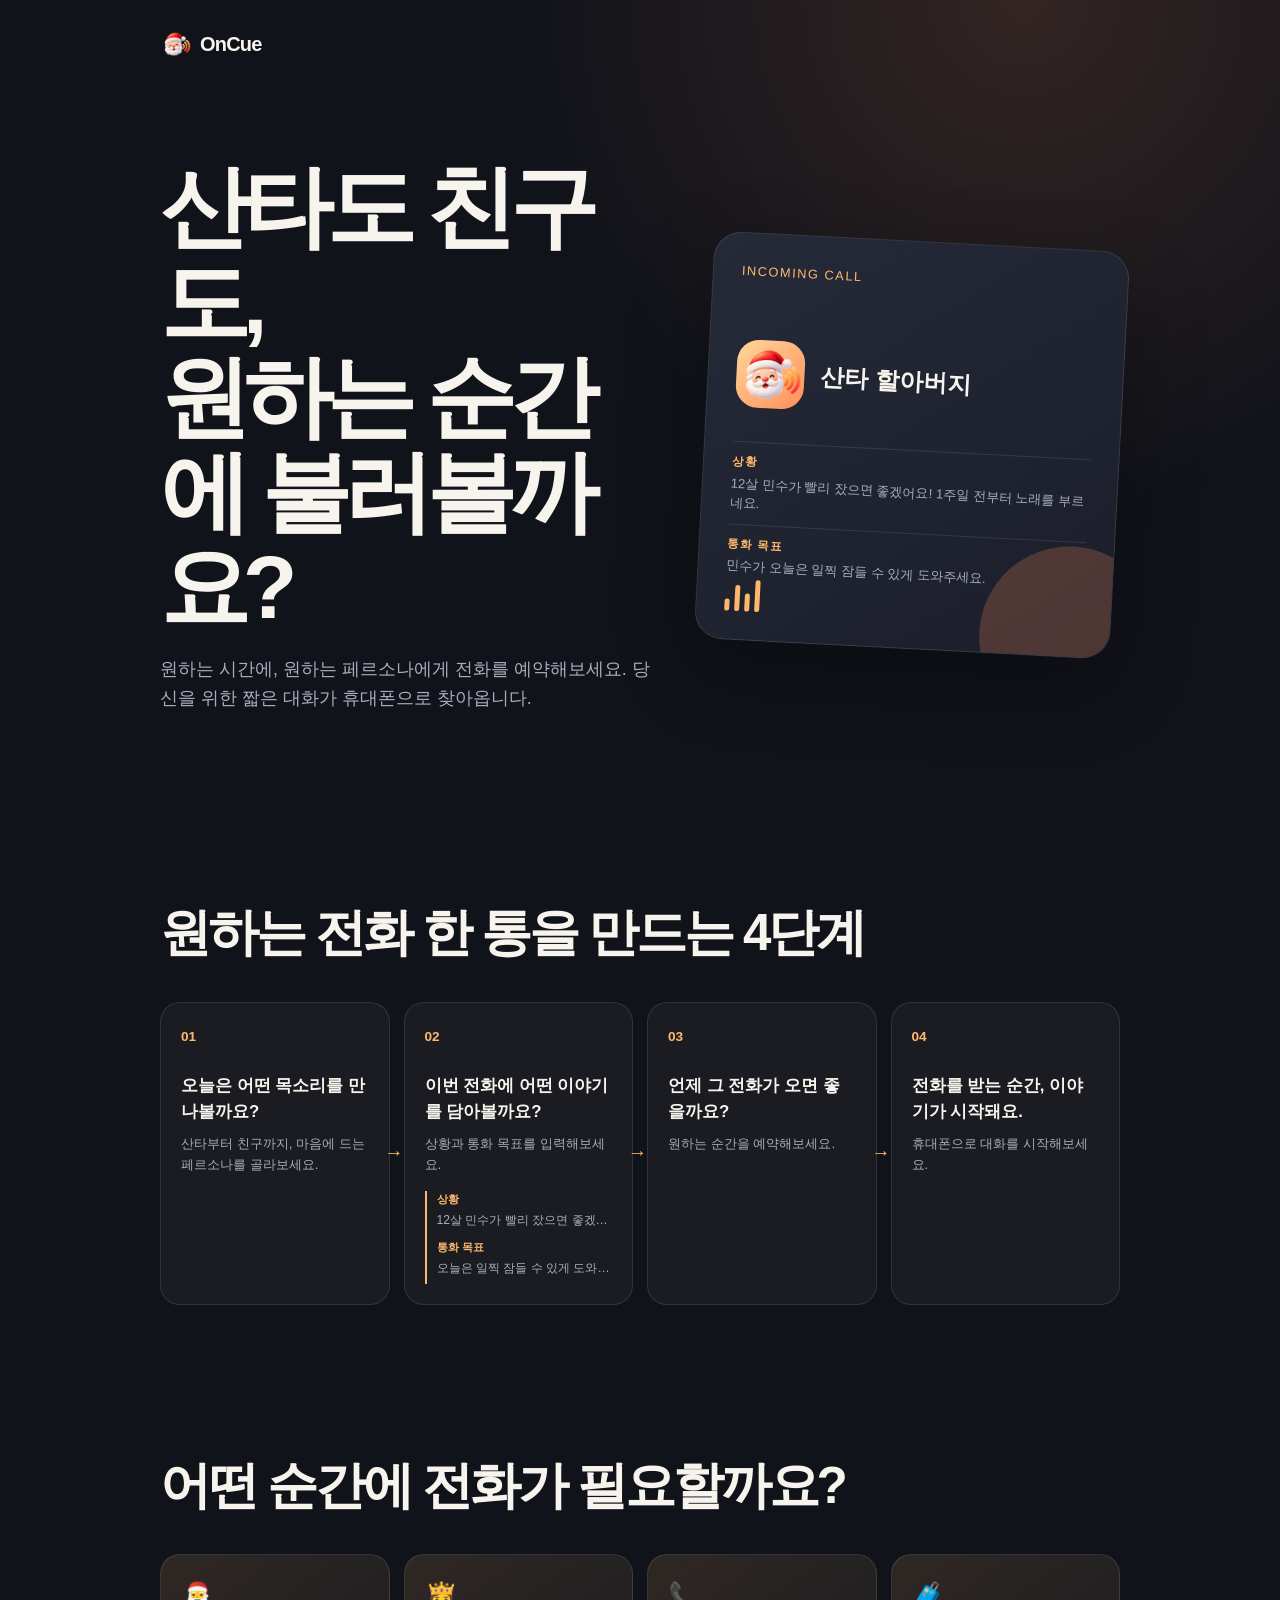
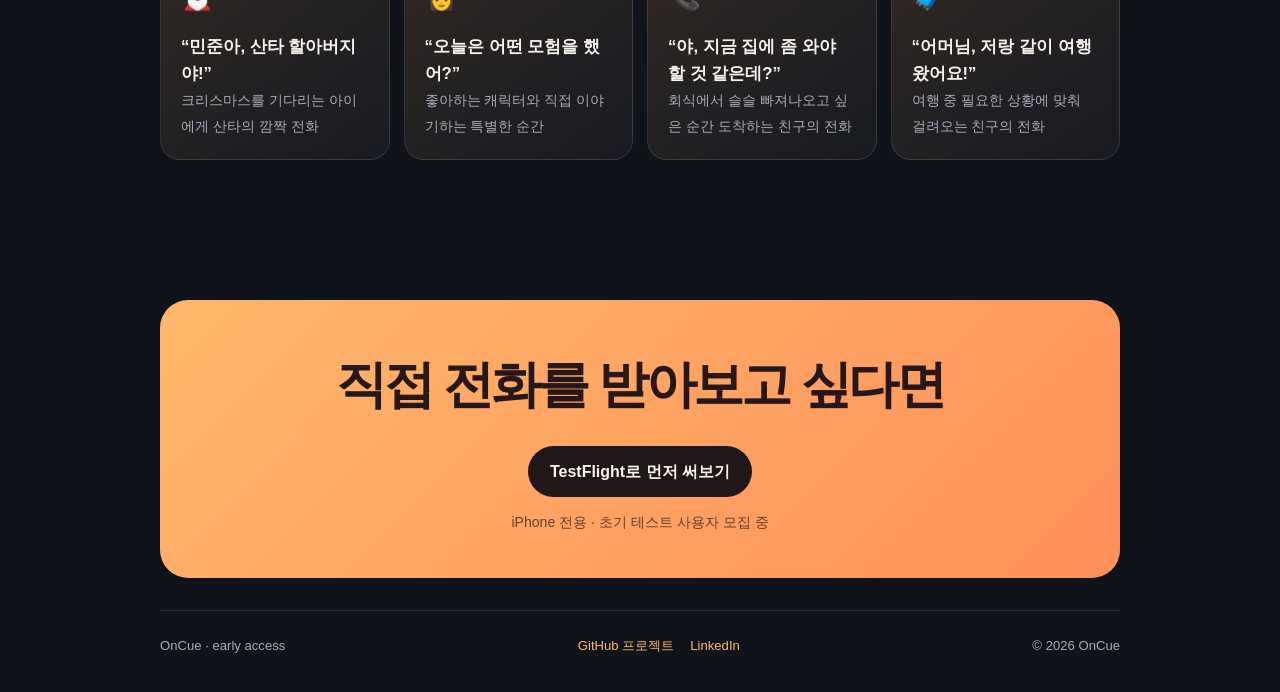
==== index.html @ c4413b0a "feat(web): TestFlight 랜딩 페이지 추가" ====
<!doctype html>
<html lang="ko">
  <head>
    <meta charset="utf-8" />
    <meta name="viewport" content="width=device-width, initial-scale=1" />
    <meta
      name="description"
      content="산타부터 친구까지, 원하는 순간 AI 페르소나에게 진짜 전화처럼 연락을 받아보세요."
    />
    <link rel="icon" type="image/png" href="assets/favicon.png" />
    <title>OnCue</title>
    <style>
      :root {
        color-scheme: dark;
        --background: #11131a;
        --surface: #1b1e29;
        --surface-light: #252a39;
        --text: #f7f4ed;
        --muted: #a8adbb;
        --accent: #ffb86b;
        --accent-strong: #ff8f5b;
        --line: rgba(255, 255, 255, 0.1);
      }

      * {
        box-sizing: border-box;
      }

      body {
        margin: 0;
        background:
          radial-gradient(circle at 80% 0%, rgba(255, 143, 91, 0.14), transparent 32rem),
          var(--background);
        color: var(--text);
        font-family: "Apple SD Gothic Neo", "Noto Sans KR", sans-serif;
        line-height: 1.6;
      }

      a {
        color: inherit;
      }

      .page {
        width: min(100% - 40px, 960px);
        margin: 0 auto;
      }

      header {
        display: flex;
        align-items: center;
        justify-content: space-between;
        padding: 28px 0;
      }

      .brand {
        display: flex;
        align-items: center;
        gap: 8px;
        font-size: 1.25rem;
        font-weight: 800;
        letter-spacing: -0.04em;
      }

      .brand-mark {
        width: 32px;
        height: 32px;
        object-fit: contain;
      }

      .badge {
        border: 1px solid rgba(255, 184, 107, 0.35);
        border-radius: 999px;
        color: var(--accent);
        font-size: 0.78rem;
        padding: 5px 10px;
      }

      .hero {
        display: grid;
        gap: 36px;
        grid-template-columns: 1.1fr 0.9fr;
        align-items: center;
        min-height: 520px;
        padding: 72px 0 92px;
      }

      h1,
      h2,
      p {
        margin-top: 0;
      }

      h1 {
        max-width: 620px;
        margin-bottom: 20px;
        font-size: clamp(2.8rem, 7vw, 5.8rem);
        line-height: 1.06;
        letter-spacing: -0.08em;
      }

      .hero-copy {
        max-width: 500px;
        color: var(--muted);
        font-size: 1.12rem;
      }

      .call-preview {
        position: relative;
        overflow: hidden;
        border: 1px solid var(--line);
        border-radius: 28px;
        background: linear-gradient(145deg, var(--surface-light), var(--surface));
        box-shadow: 0 28px 80px rgba(0, 0, 0, 0.3);
        padding: 28px;
        transform: rotate(3deg);
      }

      .call-preview::after {
        position: absolute;
        width: 180px;
        height: 180px;
        right: -50px;
        bottom: -70px;
        border-radius: 50%;
        background: var(--accent-strong);
        content: "";
        opacity: 0.22;
      }

      .call-label {
        color: var(--accent);
        font-size: 0.8rem;
        letter-spacing: 0.12em;
        text-transform: uppercase;
      }

      .caller {
        display: flex;
        align-items: center;
        gap: 16px;
        margin: 58px 0 34px;
      }

      .avatar {
        display: grid;
        width: 68px;
        height: 68px;
        place-items: center;
        border-radius: 22px;
        background: linear-gradient(135deg, #ffd69a, #ff8f5b);
        color: #301b19;
        font-size: 2rem;
      }

      .avatar img {
        width: 100%;
        height: 100%;
        object-fit: contain;
      }

      .caller-name {
        font-size: 1.5rem;
        font-weight: 700;
      }

      .caller-status {
        color: var(--muted);
        font-size: 0.9rem;
      }

      .call-brief {
        display: grid;
        gap: 12px;
        margin-top: 22px;
      }

      .brief-item {
        border-top: 1px solid var(--line);
        padding-top: 10px;
      }

      .brief-label {
        display: block;
        color: var(--accent);
        font-size: 0.72rem;
        font-weight: 700;
        letter-spacing: 0.08em;
      }

      .brief-copy {
        margin: 3px 0 0;
        color: var(--muted);
        font-size: 0.82rem;
        line-height: 1.45;
      }

      .pulse {
        display: flex;
        gap: 5px;
        align-items: end;
        height: 36px;
      }

      .pulse span {
        width: 5px;
        border-radius: 999px;
        background: var(--accent);
        animation: pulse 1.1s ease-in-out infinite alternate;
      }

      .pulse span:nth-child(1) { height: 12px; }
      .pulse span:nth-child(2) { height: 26px; animation-delay: 0.2s; }
      .pulse span:nth-child(3) { height: 18px; animation-delay: 0.4s; }
      .pulse span:nth-child(4) { height: 32px; animation-delay: 0.6s; }

      @keyframes pulse {
        to { transform: scaleY(0.45); opacity: 0.55; }
      }

      section {
        padding: 70px 0;
      }

      .section-kicker {
        margin-bottom: 8px;
        color: var(--accent);
        font-size: 0.8rem;
        font-weight: 700;
        letter-spacing: 0.12em;
        text-transform: uppercase;
      }

      h2 {
        margin-bottom: 28px;
        font-size: clamp(2rem, 4vw, 3.2rem);
        letter-spacing: -0.06em;
      }

      .steps,
      .personas {
        display: grid;
        gap: 14px;
        grid-template-columns: repeat(4, 1fr);
      }

      .steps {
        position: relative;
      }

      .step,
      .persona {
        min-height: 150px;
        border: 1px solid var(--line);
        border-radius: 20px;
        background: rgba(255, 255, 255, 0.04);
        padding: 20px;
      }

      .step {
        position: relative;
        min-height: 190px;
      }

      .step:not(:last-child)::after {
        position: absolute;
        top: 50%;
        right: -15px;
        color: var(--accent);
        content: "→";
        font-size: 1.2rem;
        transform: translateY(-50%);
      }

      .step-number {
        color: var(--accent);
        font-size: 0.85rem;
        font-weight: 700;
      }

      .step strong,
      .persona strong {
        display: block;
        margin-top: 24px;
        font-size: 1.05rem;
      }

      .step small {
        display: block;
        margin-top: 8px;
        color: var(--muted);
        font-size: 0.84rem;
        line-height: 1.5;
      }

      .step-example {
        display: grid;
        gap: 3px;
        margin-top: 16px;
        border-left: 2px solid var(--accent);
        padding-left: 10px;
      }

      .step-example span {
        color: var(--accent);
        font-size: 0.7rem;
        font-weight: 700;
      }

      .step-example p {
        overflow: hidden;
        margin: 0 0 7px;
        color: var(--muted);
        font-size: 0.76rem;
        line-height: 1.4;
        text-overflow: ellipsis;
        white-space: nowrap;
      }

      .persona {
        min-height: 190px;
        background: linear-gradient(145deg, rgba(255, 184, 107, 0.13), rgba(255, 255, 255, 0.03));
        transition: transform 180ms ease, border-color 180ms ease, background 180ms ease;
      }

      .persona:hover {
        transform: translateY(-4px);
        border-color: rgba(255, 184, 107, 0.35);
        background: linear-gradient(145deg, rgba(255, 184, 107, 0.18), rgba(255, 255, 255, 0.05));
      }

      .persona-icon {
        font-size: 1.65rem;
      }

      .persona .persona-icon + strong {
        margin-top: 16px;
      }

      .persona span {
        color: var(--muted);
        font-size: 0.88rem;
      }

      .cta {
        margin: 70px 0 32px;
        border-radius: 28px;
        background: linear-gradient(135deg, var(--accent), var(--accent-strong));
        color: #281718;
        padding: 44px 28px;
        text-align: center;
      }

      .cta h2 {
        margin-bottom: 20px;
      }

      .cta-button {
        display: inline-block;
        transition: transform 180ms ease, box-shadow 180ms ease;
        border-radius: 999px;
        background: #211719;
        color: var(--text);
        font-weight: 700;
        padding: 13px 22px;
        text-decoration: none;
      }

      .cta-button:hover {
        transform: translateY(-2px);
        box-shadow: 0 10px 28px rgba(33, 23, 25, 0.24);
      }

      .cta-note {
        margin: 14px 0 0;
        color: rgba(40, 23, 24, 0.72);
        font-size: 0.88rem;
      }

      footer {
        display: flex;
        justify-content: space-between;
        gap: 16px;
        border-top: 1px solid var(--line);
        color: var(--muted);
        font-size: 0.82rem;
        padding: 24px 0 36px;
      }

      .footer-links a {
        color: var(--accent);
        text-decoration: none;
      }

      .footer-links {
        display: flex;
        gap: 16px;
      }

      @media (max-width: 720px) {
        .page {
          width: min(100% - 28px, 560px);
        }

        .hero {
          grid-template-columns: 1fr;
          min-height: auto;
          padding: 60px 0 40px;
        }

        .call-preview {
          margin: 12px 18px 0;
        }

        .steps,
        .personas {
          grid-template-columns: repeat(2, 1fr);
        }

        .step:not(:last-child)::after {
          display: none;
        }

        footer {
          flex-direction: column;
        }
      }
    </style>
  </head>
  <body>
    <div class="page">
      <header>
        <div class="brand">
          <img class="brand-mark" src="assets/favicon.png" alt="OnCue 로고" />
          <span>OnCue</span>
        </div>
      </header>

      <main>
        <section class="hero" aria-labelledby="hero-title">
          <div>
            <h1 id="hero-title">산타도 친구도, <br/> 원하는 순간에 불러볼까요?</h1>
            <p class="hero-copy">
              원하는 시간에, 원하는 페르소나에게 전화를 예약해보세요.
              당신을 위한 짧은 대화가 휴대폰으로 찾아옵니다.
            </p>
          </div>

          <div class="call-preview" aria-label="OnCue 수신 전화 미리보기">
            <div class="call-label">Incoming call</div>
            <div class="caller">
              <div class="avatar"><img src="assets/favicon.png" alt="산타 할아버지" /></div>
              <div>
                <div class="caller-name">산타 할아버지</div>
              </div>
            </div>
            <div class="call-brief">
              <div class="brief-item">
                <span class="brief-label">상황</span>
                <p class="brief-copy">12살 민수가 빨리 잤으면 좋겠어요! 1주일 전부터 노래를 부르네요.</p>
              </div>
              <div class="brief-item">
                <span class="brief-label">통화 목표</span>
                <p class="brief-copy">민수가 오늘은 일찍 잠들 수 있게 도와주세요.</p>
              </div>
            </div>
            <div class="pulse" aria-hidden="true">
              <span></span><span></span><span></span><span></span>
            </div>
          </div>
        </section>

        <section aria-labelledby="steps-title">
          <h2 id="steps-title">원하는 전화 한 통을 만드는 4단계</h2>
          <div class="steps">
            <div class="step">
              <span class="step-number">01</span>
              <strong>오늘은 어떤 목소리를 만나볼까요?</strong>
              <small>산타부터 친구까지, 마음에 드는 페르소나를 골라보세요.</small>
            </div>
            <div class="step">
              <span class="step-number">02</span>
              <strong>이번 전화에 어떤 이야기를 담아볼까요?</strong>
              <small>상황과 통화 목표를 입력해보세요.</small>
              <div class="step-example">
                <span>상황</span>
                <p>12살 민수가 빨리 잤으면 좋겠어요...</p>
                <span>통화 목표</span>
                <p>오늘은 일찍 잠들 수 있게 도와주세요.</p>
              </div>
            </div>
            <div class="step">
              <span class="step-number">03</span>
              <strong>언제 그 전화가 오면 좋을까요?</strong>
              <small>원하는 순간을 예약해보세요.</small>
            </div>
            <div class="step">
              <span class="step-number">04</span>
              <strong>전화를 받는 순간, 이야기가 시작돼요.</strong>
              <small>휴대폰으로 대화를 시작해보세요.</small>
            </div>
          </div>
        </section>

        <section aria-labelledby="personas-title">
          <h2 id="personas-title">어떤 순간에 전화가 필요할까요?</h2>
          <div class="personas">
            <div class="persona"><div class="persona-icon">🎅</div><strong>“민준아, 산타 할아버지야!”</strong><span>크리스마스를 기다리는 아이에게 산타의 깜짝 전화</span></div>
            <div class="persona"><div class="persona-icon">👸</div><strong>“오늘은 어떤 모험을 했어?”</strong><span>좋아하는 캐릭터와 직접 이야기하는 특별한 순간</span></div>
            <div class="persona"><div class="persona-icon">📞</div><strong>“야, 지금 집에 좀 와야 할 것 같은데?”</strong><span>회식에서 슬슬 빠져나오고 싶은 순간 도착하는 친구의 전화</span></div>
            <div class="persona"><div class="persona-icon">🧳</div><strong>“어머님, 저랑 같이 여행 왔어요!”</strong><span>여행 중 필요한 상황에 맞춰 걸려오는 친구의 전화</span></div>
          </div>
        </section>

        <section class="cta" id="testflight" aria-labelledby="cta-title">
          <h2 id="cta-title">직접 전화를 받아보고 싶다면</h2>
          <!-- Replace the anchor with the actual TestFlight invitation URL. -->
          <a class="cta-button" href="#testflight">TestFlight로 먼저 써보기</a>
          <p class="cta-note">iPhone 전용 · 초기 테스트 사용자 모집 중</p>
        </section>
      </main>

      <footer>
        <span>OnCue · early access</span>
        <nav class="footer-links" aria-label="관련 링크">
          <a href="https://github.com/orgs/oncue-labs/repositories" target="_blank" rel="noreferrer">GitHub 프로젝트</a>
          <a href="https://www.linkedin.com/in/juyeon-kim-6a227a207/" target="_blank" rel="noreferrer">LinkedIn</a>
        </nav>
        <span>© 2026 OnCue</span>
      </footer>
    </div>
  </body>
</html>
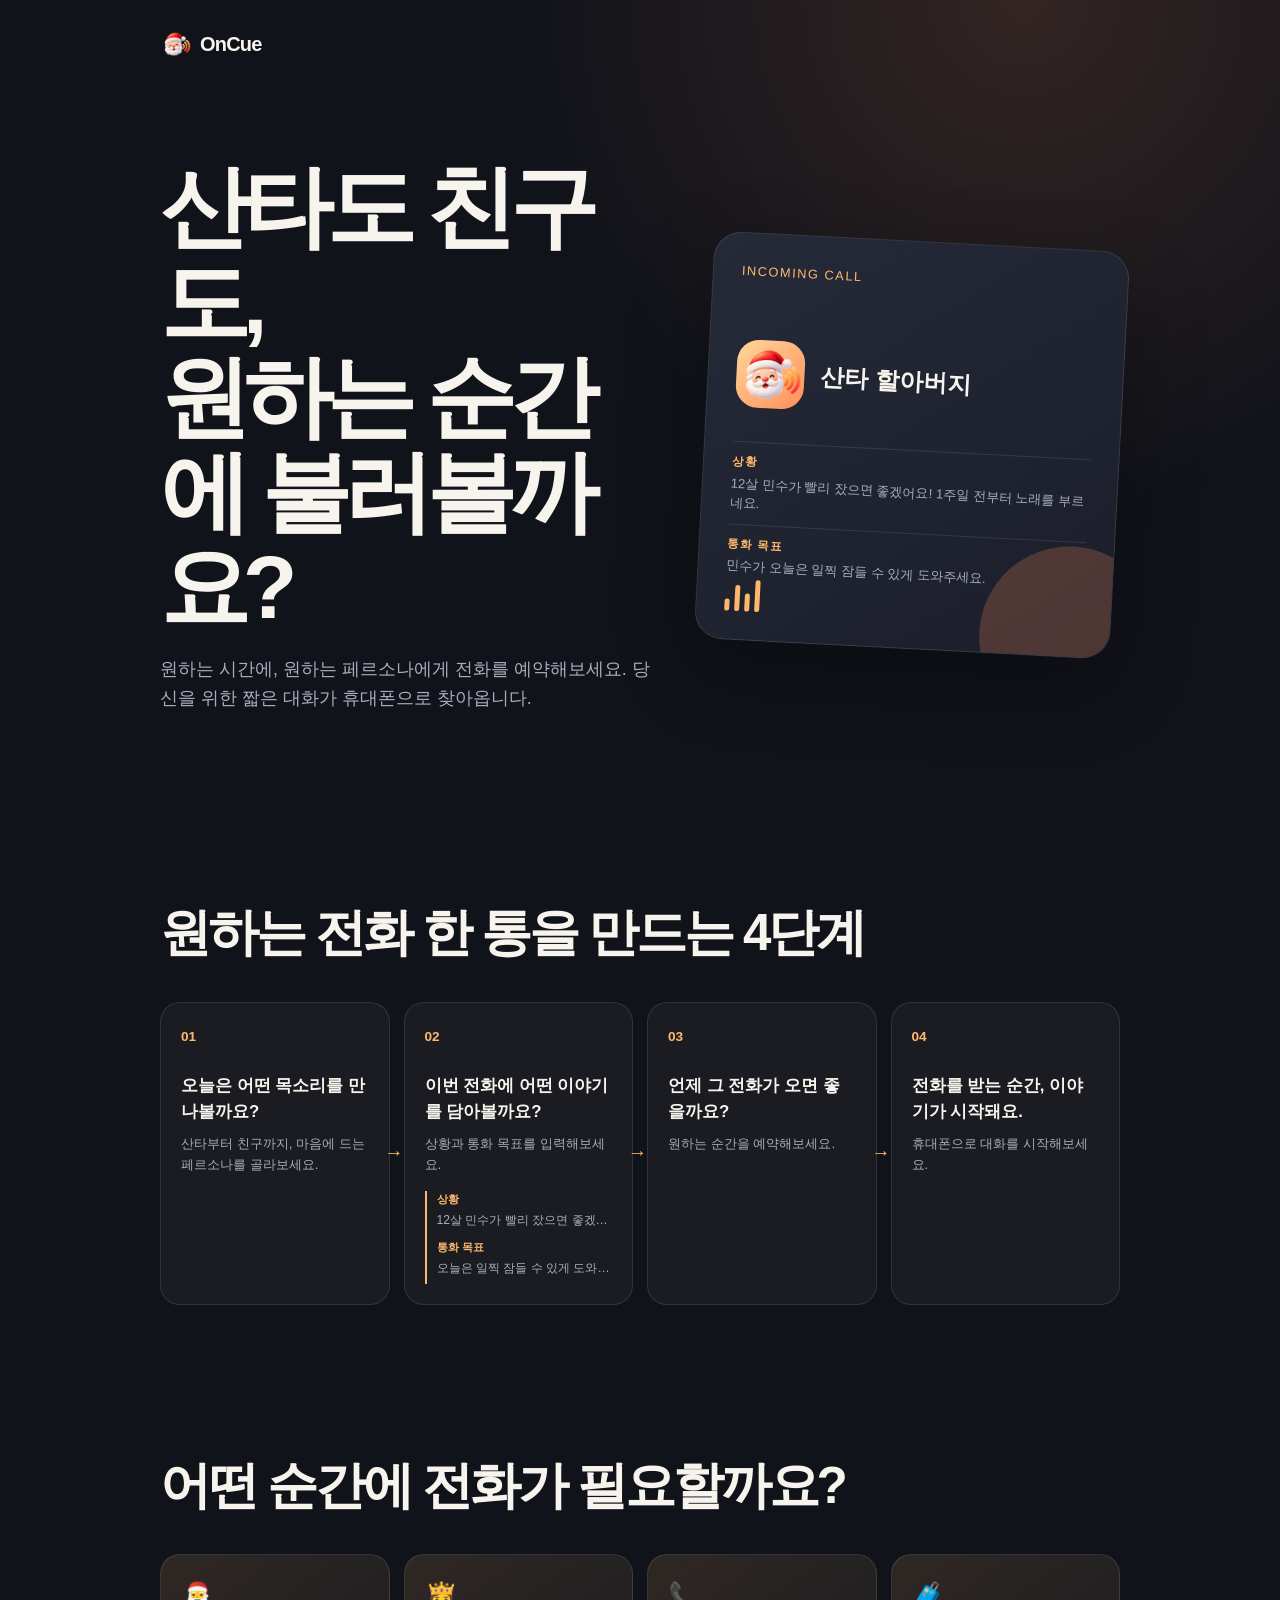
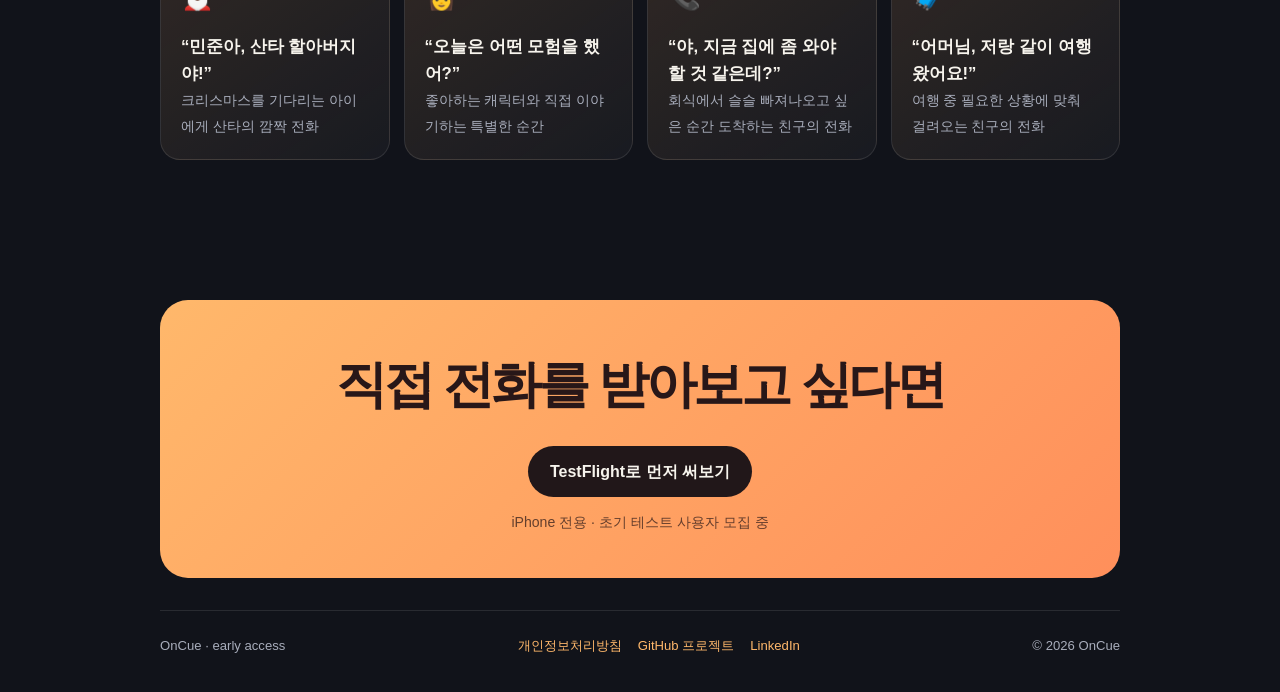
==== commit 4b6a3a5b: "feat(web): 랜딩 페이지 footer에 개인정보처리방침 링크 추가 Co-Authored-By: Claude Sonnet 5 <noreply@anthropic.com>" ====
--- a/index.html
+++ b/index.html
@@ -522,6 +522,7 @@
       <footer>
         <span>OnCue · early access</span>
         <nav class="footer-links" aria-label="관련 링크">
+          <a href="privacy.html">개인정보처리방침</a>
           <a href="https://github.com/orgs/oncue-labs/repositories" target="_blank" rel="noreferrer">GitHub 프로젝트</a>
           <a href="https://www.linkedin.com/in/juyeon-kim-6a227a207/" target="_blank" rel="noreferrer">LinkedIn</a>
         </nav>
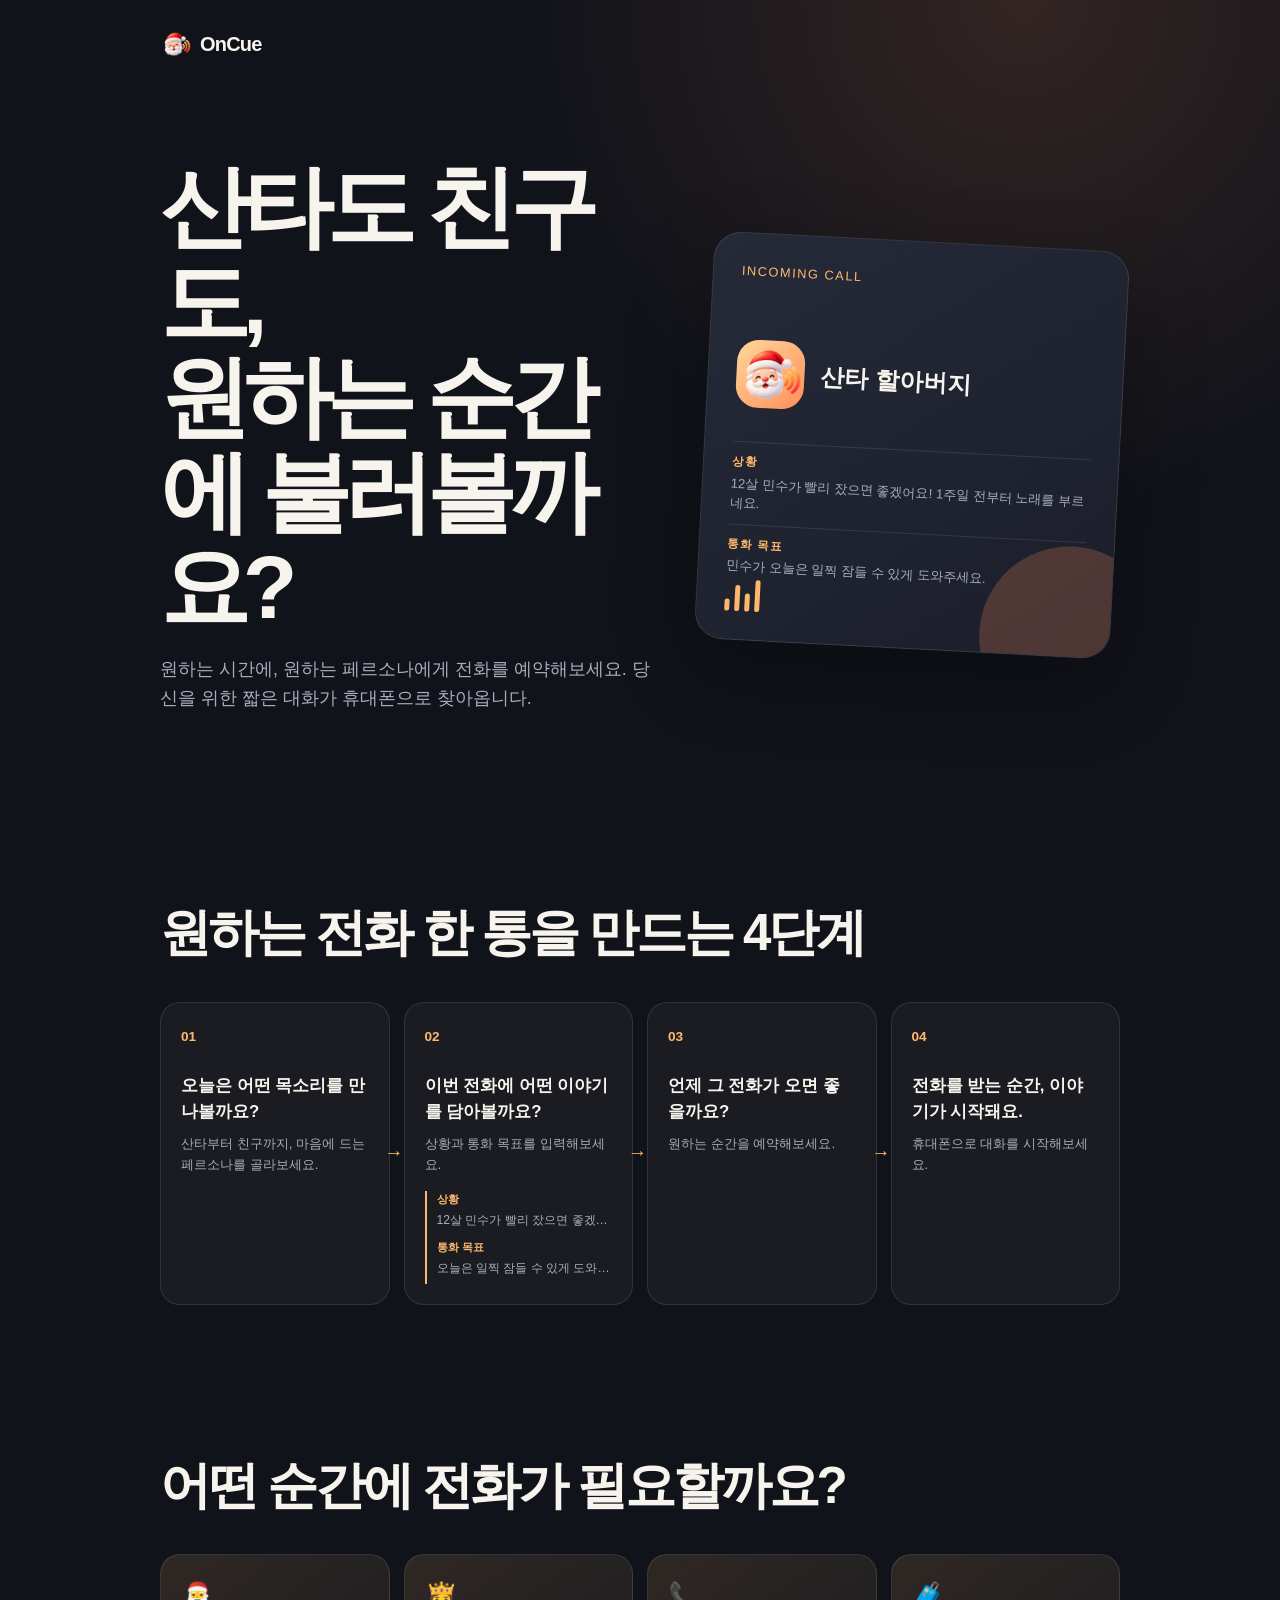
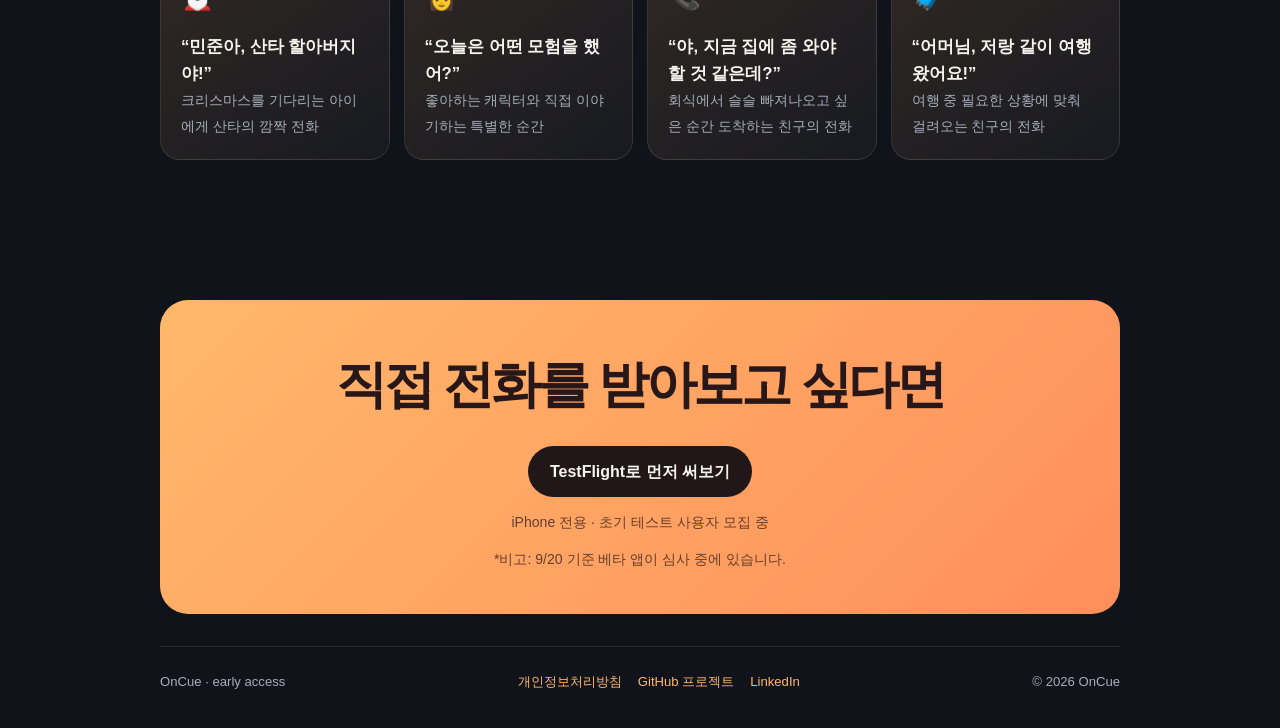
==== commit cc940ab7: "docs(web): 베타 심사 중 안내 문구 추가 Co-Authored-By: Claude Sonnet 5 <noreply@anthropic.com>" ====
--- a/index.html
+++ b/index.html
@@ -513,9 +513,9 @@
 
         <section class="cta" id="testflight" aria-labelledby="cta-title">
           <h2 id="cta-title">직접 전화를 받아보고 싶다면</h2>
-          <!-- Replace the anchor with the actual TestFlight invitation URL. -->
-          <a class="cta-button" href="#testflight">TestFlight로 먼저 써보기</a>
+          <a class="cta-button" href="https://testflight.apple.com/join/94BYuN4J" target="_blank" rel="noreferrer">TestFlight로 먼저 써보기</a>
           <p class="cta-note">iPhone 전용 · 초기 테스트 사용자 모집 중</p>
+          <p class="cta-note">*비고: 9/20 기준 베타 앱이 심사 중에 있습니다.</p>
         </section>
       </main>
 
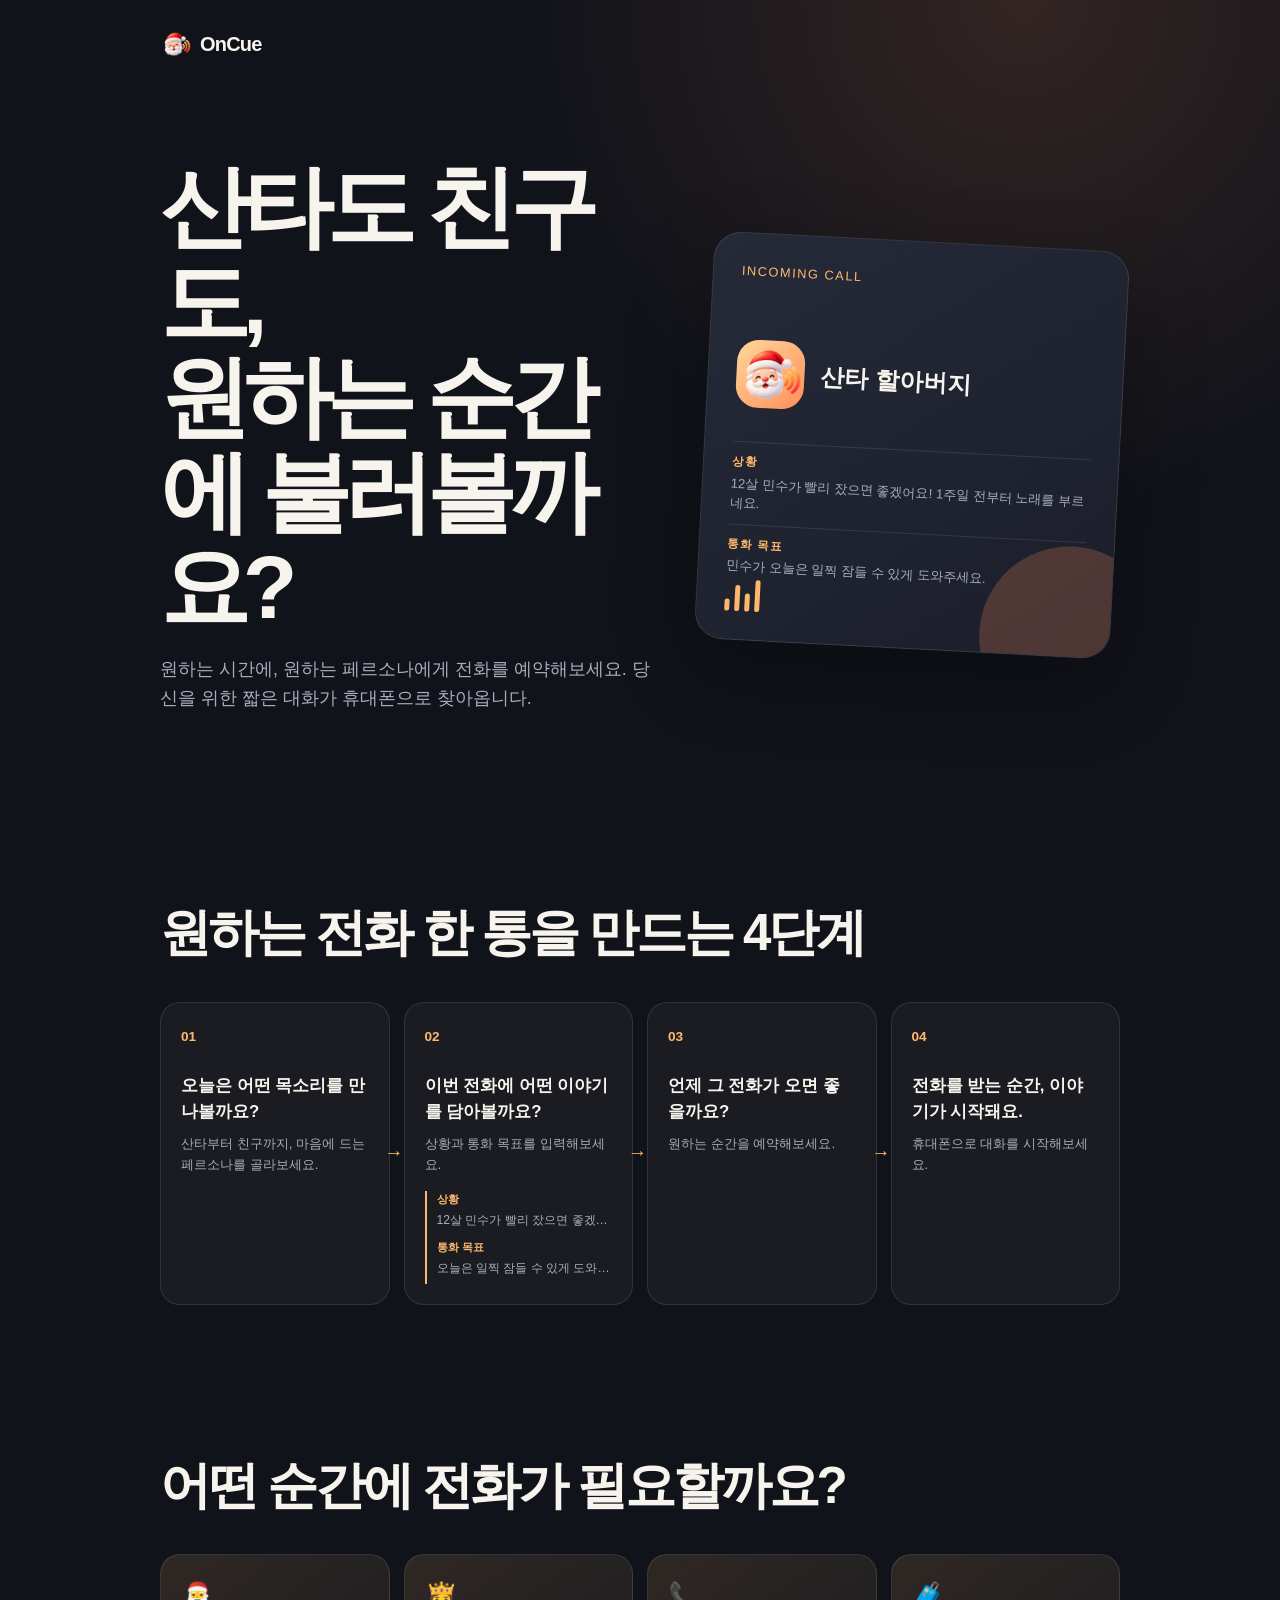
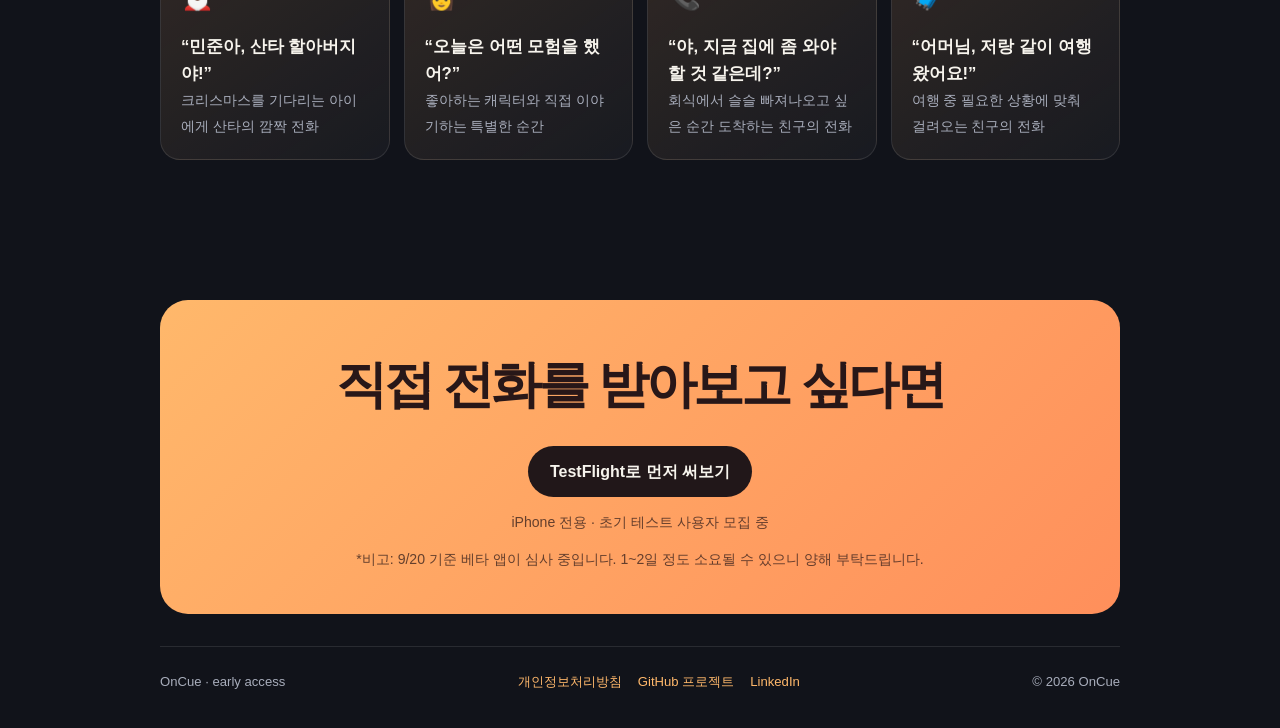
==== commit 0648d9ac: "docs(web): 베타 심사 중 안내 문구 추가 Co-Authored-By: Claude Sonnet 5 <noreply@anthropic.com>" ====
--- a/index.html
+++ b/index.html
@@ -515,7 +515,7 @@
           <h2 id="cta-title">직접 전화를 받아보고 싶다면</h2>
           <a class="cta-button" href="https://testflight.apple.com/join/94BYuN4J" target="_blank" rel="noreferrer">TestFlight로 먼저 써보기</a>
           <p class="cta-note">iPhone 전용 · 초기 테스트 사용자 모집 중</p>
-          <p class="cta-note">*비고: 9/20 기준 베타 앱이 심사 중에 있습니다.</p>
+          <p class="cta-note">*비고: 9/20 기준 베타 앱이 심사 중입니다. 1~2일 정도 소요될 수 있으니 양해 부탁드립니다.</p>
         </section>
       </main>
 
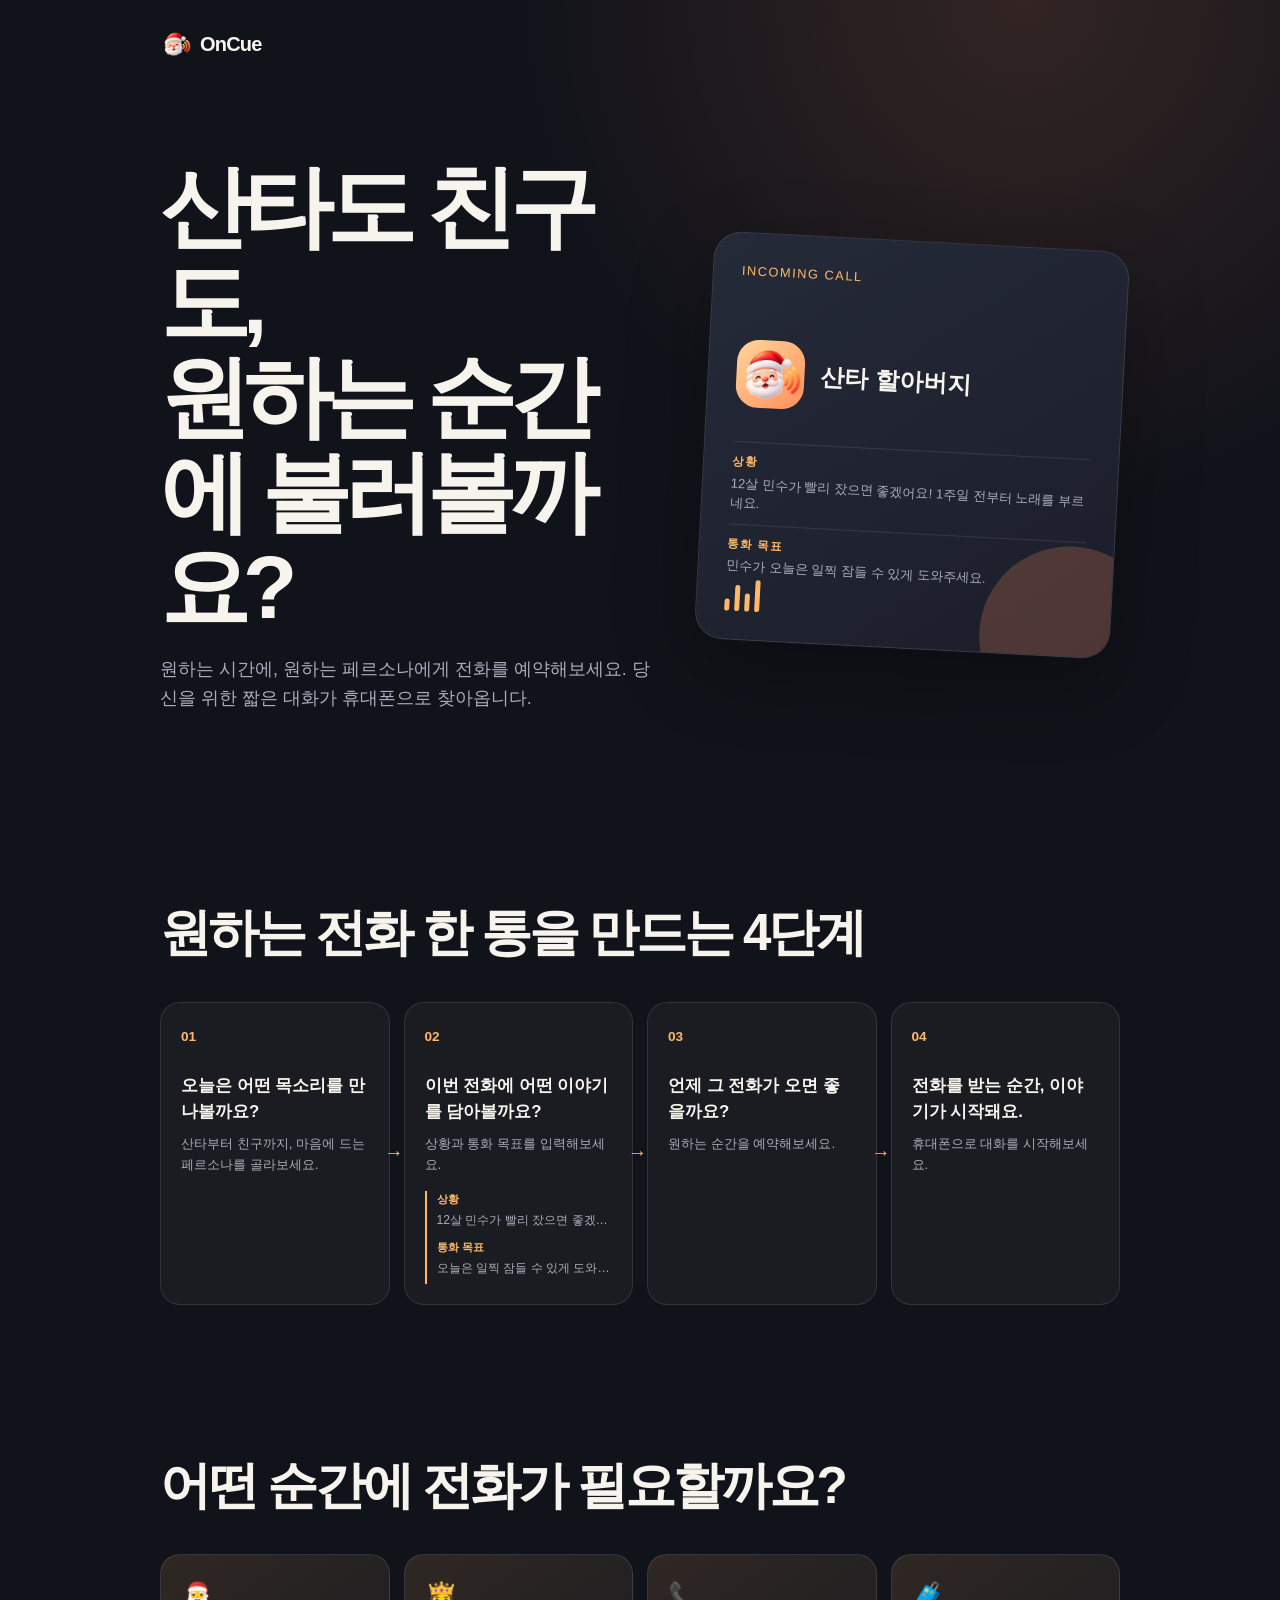
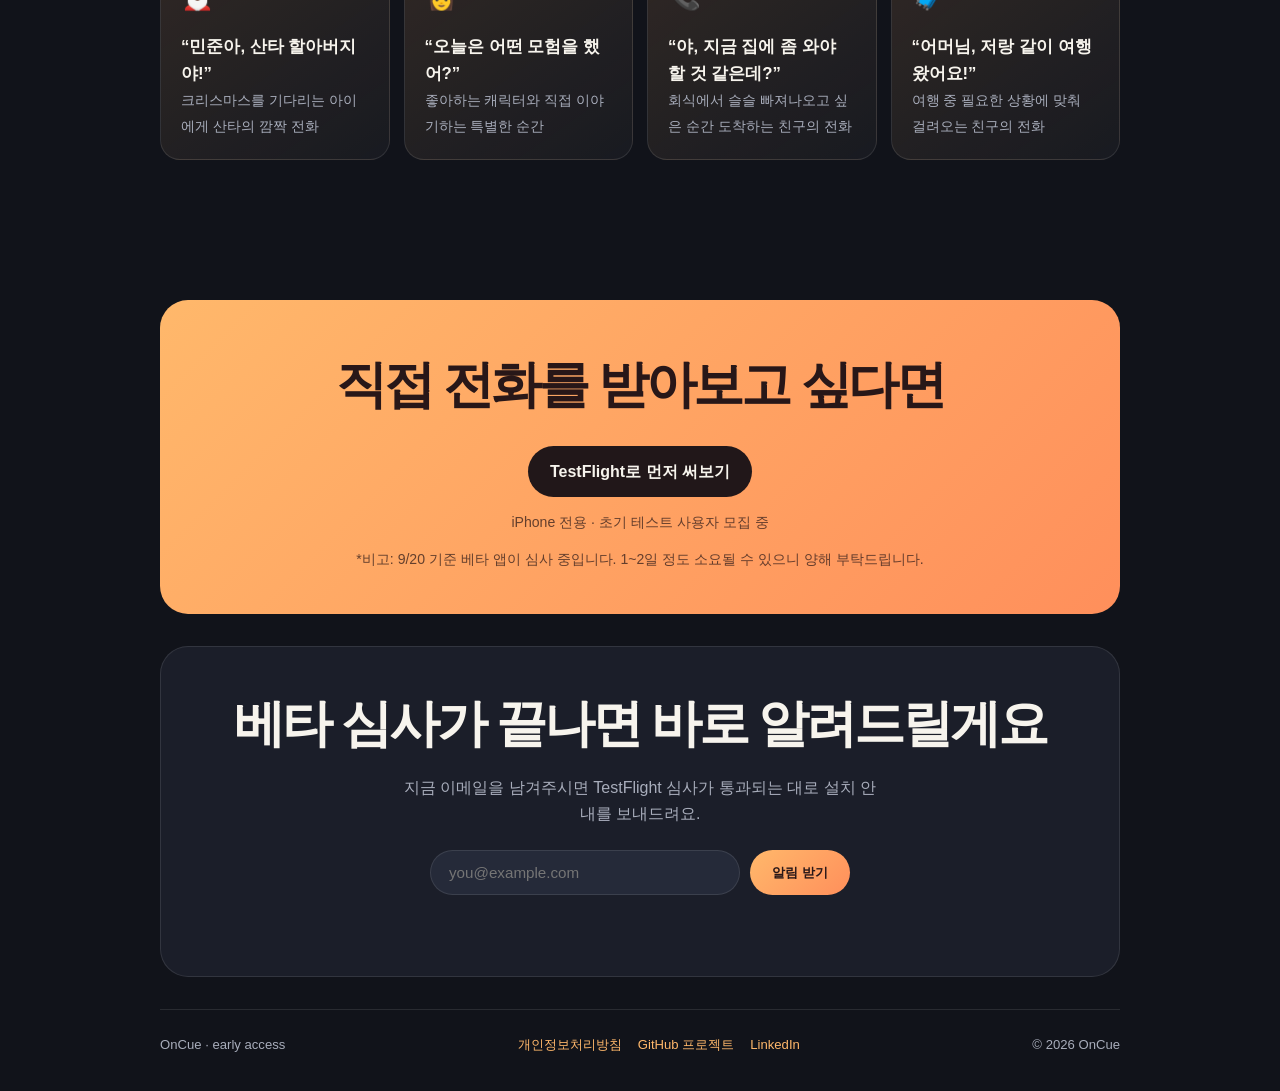
==== commit 638484db: "feat(web): 베타 심사 대기 중 이메일 알림 신청 폼 추가 Formspree로 제출을 받아 심사 통과 시 안내 메일을 보낼 수 있도록 랜딩 페이지에 이메일 수집 폼을 추가한" ====
--- a/index.html
+++ b/index.html
@@ -374,6 +374,86 @@
         margin: 14px 0 0;
         color: rgba(40, 23, 24, 0.72);
         font-size: 0.88rem;
+      }
+
+      .waitlist {
+        margin: 28px 0 32px;
+        border-radius: 28px;
+        border: 1px solid var(--line);
+        background: var(--surface);
+        padding: 36px 28px;
+        text-align: center;
+      }
+
+      .waitlist h2 {
+        margin-bottom: 10px;
+      }
+
+      .waitlist p.lead {
+        color: var(--muted);
+        margin: 0 auto 24px;
+        max-width: 480px;
+      }
+
+      .waitlist-form {
+        display: flex;
+        flex-wrap: wrap;
+        gap: 10px;
+        justify-content: center;
+        max-width: 420px;
+        margin: 0 auto;
+      }
+
+      .waitlist-form input[type="email"] {
+        flex: 1 1 240px;
+        border-radius: 999px;
+        border: 1px solid var(--line);
+        background: var(--surface-light);
+        color: var(--text);
+        padding: 13px 18px;
+        font-size: 0.95rem;
+      }
+
+      .waitlist-form input[type="email"]:focus {
+        outline: 2px solid var(--accent);
+        outline-offset: 2px;
+      }
+
+      .waitlist-form button {
+        border: none;
+        border-radius: 999px;
+        background: linear-gradient(135deg, var(--accent), var(--accent-strong));
+        color: #281718;
+        font-weight: 700;
+        padding: 13px 22px;
+        cursor: pointer;
+        transition: transform 180ms ease, box-shadow 180ms ease;
+      }
+
+      .waitlist-form button:hover {
+        transform: translateY(-2px);
+        box-shadow: 0 10px 28px rgba(255, 143, 91, 0.24);
+      }
+
+      .waitlist-form button:disabled {
+        opacity: 0.6;
+        cursor: default;
+        transform: none;
+        box-shadow: none;
+      }
+
+      .waitlist-status {
+        margin-top: 14px;
+        font-size: 0.88rem;
+        min-height: 1.2em;
+      }
+
+      .waitlist-status[data-state="success"] {
+        color: var(--accent);
+      }
+
+      .waitlist-status[data-state="error"] {
+        color: #ff8b8b;
       }
 
       footer {
@@ -513,9 +593,35 @@
 
         <section class="cta" id="testflight" aria-labelledby="cta-title">
           <h2 id="cta-title">직접 전화를 받아보고 싶다면</h2>
-          <a class="cta-button" href="https://testflight.apple.com/join/94BYuN4J" target="_blank" rel="noreferrer">TestFlight로 먼저 써보기</a>
+          <a class="cta-button" href="https://testflight.apple.com/join/k74pbpMq" target="_blank" rel="noreferrer">TestFlight로 먼저 써보기</a>
           <p class="cta-note">iPhone 전용 · 초기 테스트 사용자 모집 중</p>
           <p class="cta-note">*비고: 9/20 기준 베타 앱이 심사 중입니다. 1~2일 정도 소요될 수 있으니 양해 부탁드립니다.</p>
+        </section>
+
+        <section class="waitlist" id="waitlist" aria-labelledby="waitlist-title">
+          <h2 id="waitlist-title">베타 심사가 끝나면 바로 알려드릴게요</h2>
+          <p class="lead">
+            지금 이메일을 남겨주시면 TestFlight 심사가 통과되는 대로 설치
+            안내를 보내드려요.
+          </p>
+          <form
+            class="waitlist-form"
+            id="waitlist-form"
+            action="https://formspree.io/f/mvkgkrvb"
+            method="POST"
+          >
+            <input
+              type="email"
+              name="email"
+              placeholder="you@example.com"
+              required
+              aria-label="이메일 주소"
+            />
+            <input type="hidden" name="_subject" value="OnCue 베타 알림 신청" />
+            <input type="text" name="_gotcha" style="display: none" tabindex="-1" autocomplete="off" />
+            <button type="submit">알림 받기</button>
+          </form>
+          <p class="waitlist-status" id="waitlist-status" role="status"></p>
         </section>
       </main>
 
@@ -529,5 +635,40 @@
         <span>© 2026 OnCue</span>
       </footer>
     </div>
+    <script>
+      (function () {
+        const form = document.getElementById("waitlist-form");
+        const status = document.getElementById("waitlist-status");
+        if (!form || !status) {
+          return;
+        }
+        form.addEventListener("submit", async function (event) {
+          event.preventDefault();
+          const submitButton = form.querySelector("button[type=submit]");
+          submitButton.disabled = true;
+          status.dataset.state = "";
+          status.textContent = "";
+          try {
+            const response = await fetch(form.action, {
+              method: "POST",
+              body: new FormData(form),
+              headers: { Accept: "application/json" },
+            });
+            if (response.ok) {
+              status.dataset.state = "success";
+              status.textContent = "등록됐어요! 심사 통과되면 이메일로 알려드릴게요.";
+              form.reset();
+            } else {
+              throw new Error("submission failed");
+            }
+          } catch (error) {
+            status.dataset.state = "error";
+            status.textContent = "전송에 실패했어요. 잠시 후 다시 시도해주세요.";
+          } finally {
+            submitButton.disabled = false;
+          }
+        });
+      })();
+    </script>
   </body>
 </html>
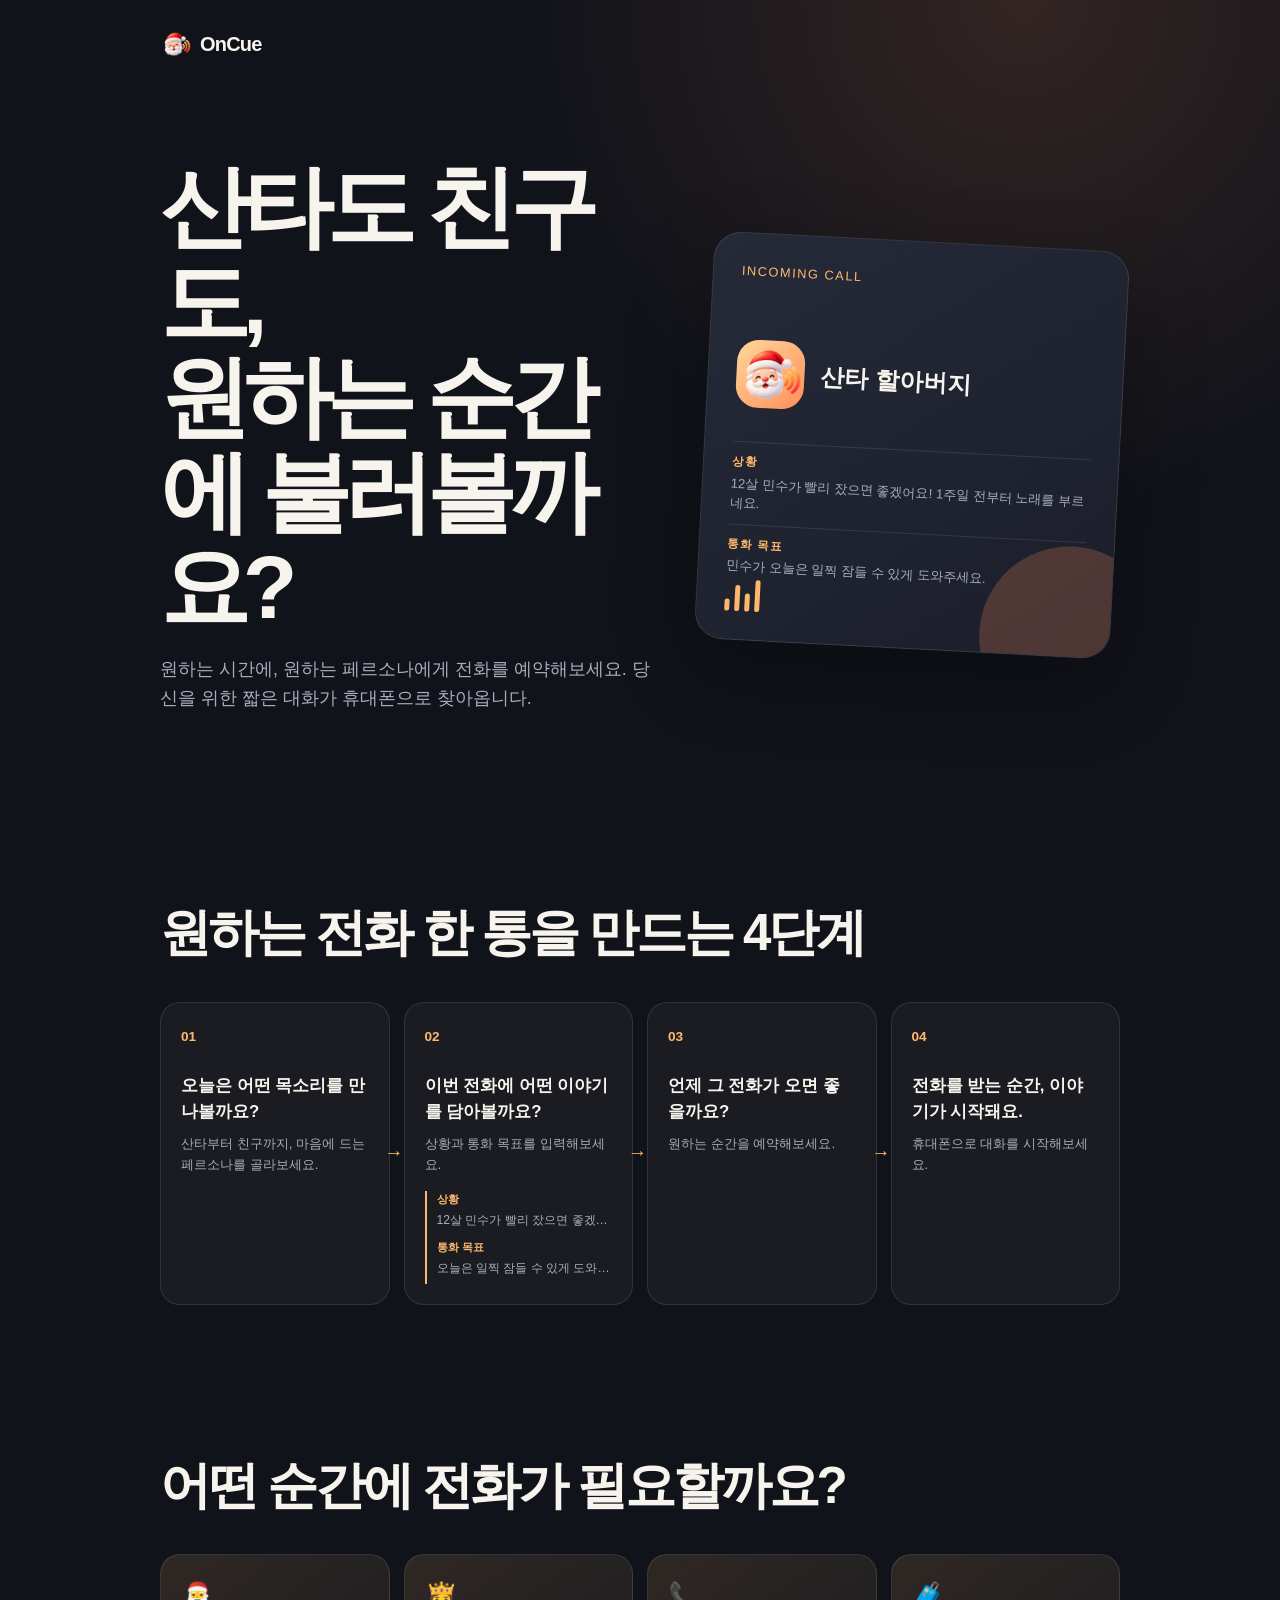
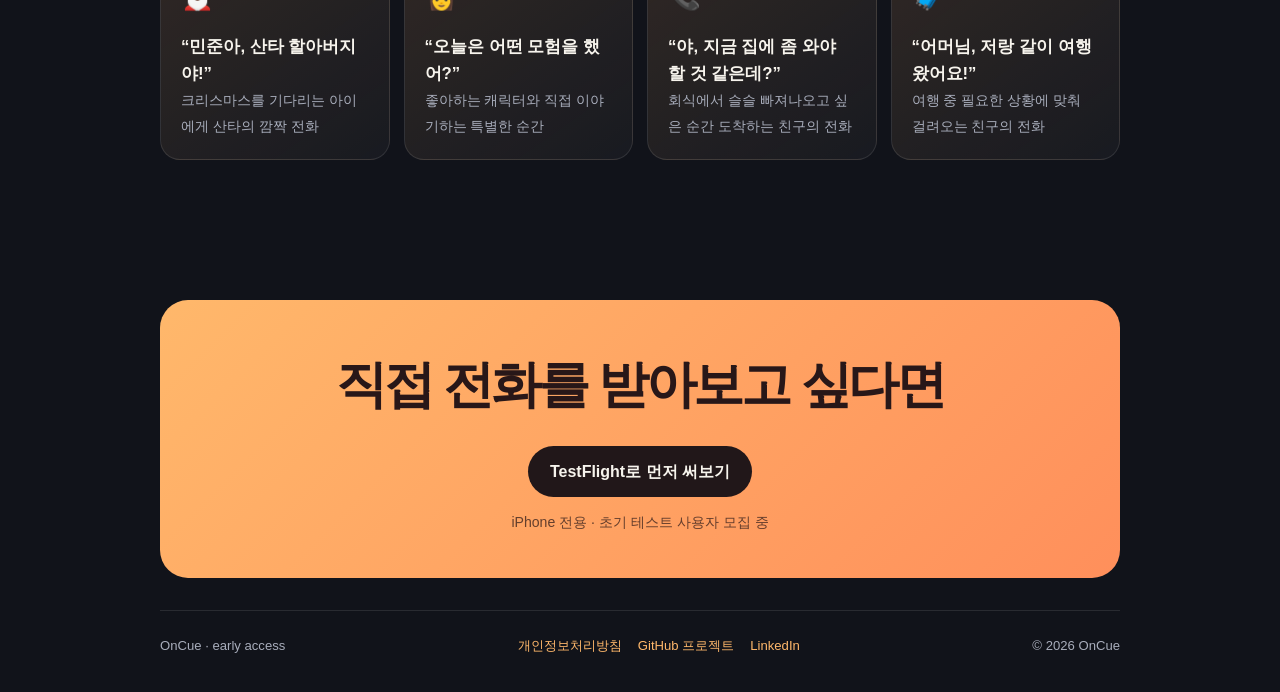
==== commit 7abfe9ae: "docs(web): 베타 승인 후 대기 안내와 이메일 신청 폼 제거 TestFlight 베타 심사가 승인되어 더 이상 필요 없는 심사 대기 안내 문구와 이메일 알림 신청 폼을 제거" ====
--- a/index.html
+++ b/index.html
@@ -376,86 +376,6 @@
         font-size: 0.88rem;
       }
 
-      .waitlist {
-        margin: 28px 0 32px;
-        border-radius: 28px;
-        border: 1px solid var(--line);
-        background: var(--surface);
-        padding: 36px 28px;
-        text-align: center;
-      }
-
-      .waitlist h2 {
-        margin-bottom: 10px;
-      }
-
-      .waitlist p.lead {
-        color: var(--muted);
-        margin: 0 auto 24px;
-        max-width: 480px;
-      }
-
-      .waitlist-form {
-        display: flex;
-        flex-wrap: wrap;
-        gap: 10px;
-        justify-content: center;
-        max-width: 420px;
-        margin: 0 auto;
-      }
-
-      .waitlist-form input[type="email"] {
-        flex: 1 1 240px;
-        border-radius: 999px;
-        border: 1px solid var(--line);
-        background: var(--surface-light);
-        color: var(--text);
-        padding: 13px 18px;
-        font-size: 0.95rem;
-      }
-
-      .waitlist-form input[type="email"]:focus {
-        outline: 2px solid var(--accent);
-        outline-offset: 2px;
-      }
-
-      .waitlist-form button {
-        border: none;
-        border-radius: 999px;
-        background: linear-gradient(135deg, var(--accent), var(--accent-strong));
-        color: #281718;
-        font-weight: 700;
-        padding: 13px 22px;
-        cursor: pointer;
-        transition: transform 180ms ease, box-shadow 180ms ease;
-      }
-
-      .waitlist-form button:hover {
-        transform: translateY(-2px);
-        box-shadow: 0 10px 28px rgba(255, 143, 91, 0.24);
-      }
-
-      .waitlist-form button:disabled {
-        opacity: 0.6;
-        cursor: default;
-        transform: none;
-        box-shadow: none;
-      }
-
-      .waitlist-status {
-        margin-top: 14px;
-        font-size: 0.88rem;
-        min-height: 1.2em;
-      }
-
-      .waitlist-status[data-state="success"] {
-        color: var(--accent);
-      }
-
-      .waitlist-status[data-state="error"] {
-        color: #ff8b8b;
-      }
-
       footer {
         display: flex;
         justify-content: space-between;
@@ -595,33 +515,6 @@
           <h2 id="cta-title">직접 전화를 받아보고 싶다면</h2>
           <a class="cta-button" href="https://testflight.apple.com/join/k74pbpMq" target="_blank" rel="noreferrer">TestFlight로 먼저 써보기</a>
           <p class="cta-note">iPhone 전용 · 초기 테스트 사용자 모집 중</p>
-          <p class="cta-note">*비고: 9/20 기준 베타 앱이 심사 중입니다. 1~2일 정도 소요될 수 있으니 양해 부탁드립니다.</p>
-        </section>
-
-        <section class="waitlist" id="waitlist" aria-labelledby="waitlist-title">
-          <h2 id="waitlist-title">베타 심사가 끝나면 바로 알려드릴게요</h2>
-          <p class="lead">
-            지금 이메일을 남겨주시면 TestFlight 심사가 통과되는 대로 설치
-            안내를 보내드려요.
-          </p>
-          <form
-            class="waitlist-form"
-            id="waitlist-form"
-            action="https://formspree.io/f/mvkgkrvb"
-            method="POST"
-          >
-            <input
-              type="email"
-              name="email"
-              placeholder="you@example.com"
-              required
-              aria-label="이메일 주소"
-            />
-            <input type="hidden" name="_subject" value="OnCue 베타 알림 신청" />
-            <input type="text" name="_gotcha" style="display: none" tabindex="-1" autocomplete="off" />
-            <button type="submit">알림 받기</button>
-          </form>
-          <p class="waitlist-status" id="waitlist-status" role="status"></p>
         </section>
       </main>
 
@@ -635,40 +528,5 @@
         <span>© 2026 OnCue</span>
       </footer>
     </div>
-    <script>
-      (function () {
-        const form = document.getElementById("waitlist-form");
-        const status = document.getElementById("waitlist-status");
-        if (!form || !status) {
-          return;
-        }
-        form.addEventListener("submit", async function (event) {
-          event.preventDefault();
-          const submitButton = form.querySelector("button[type=submit]");
-          submitButton.disabled = true;
-          status.dataset.state = "";
-          status.textContent = "";
-          try {
-            const response = await fetch(form.action, {
-              method: "POST",
-              body: new FormData(form),
-              headers: { Accept: "application/json" },
-            });
-            if (response.ok) {
-              status.dataset.state = "success";
-              status.textContent = "등록됐어요! 심사 통과되면 이메일로 알려드릴게요.";
-              form.reset();
-            } else {
-              throw new Error("submission failed");
-            }
-          } catch (error) {
-            status.dataset.state = "error";
-            status.textContent = "전송에 실패했어요. 잠시 후 다시 시도해주세요.";
-          } finally {
-            submitButton.disabled = false;
-          }
-        });
-      })();
-    </script>
   </body>
 </html>
